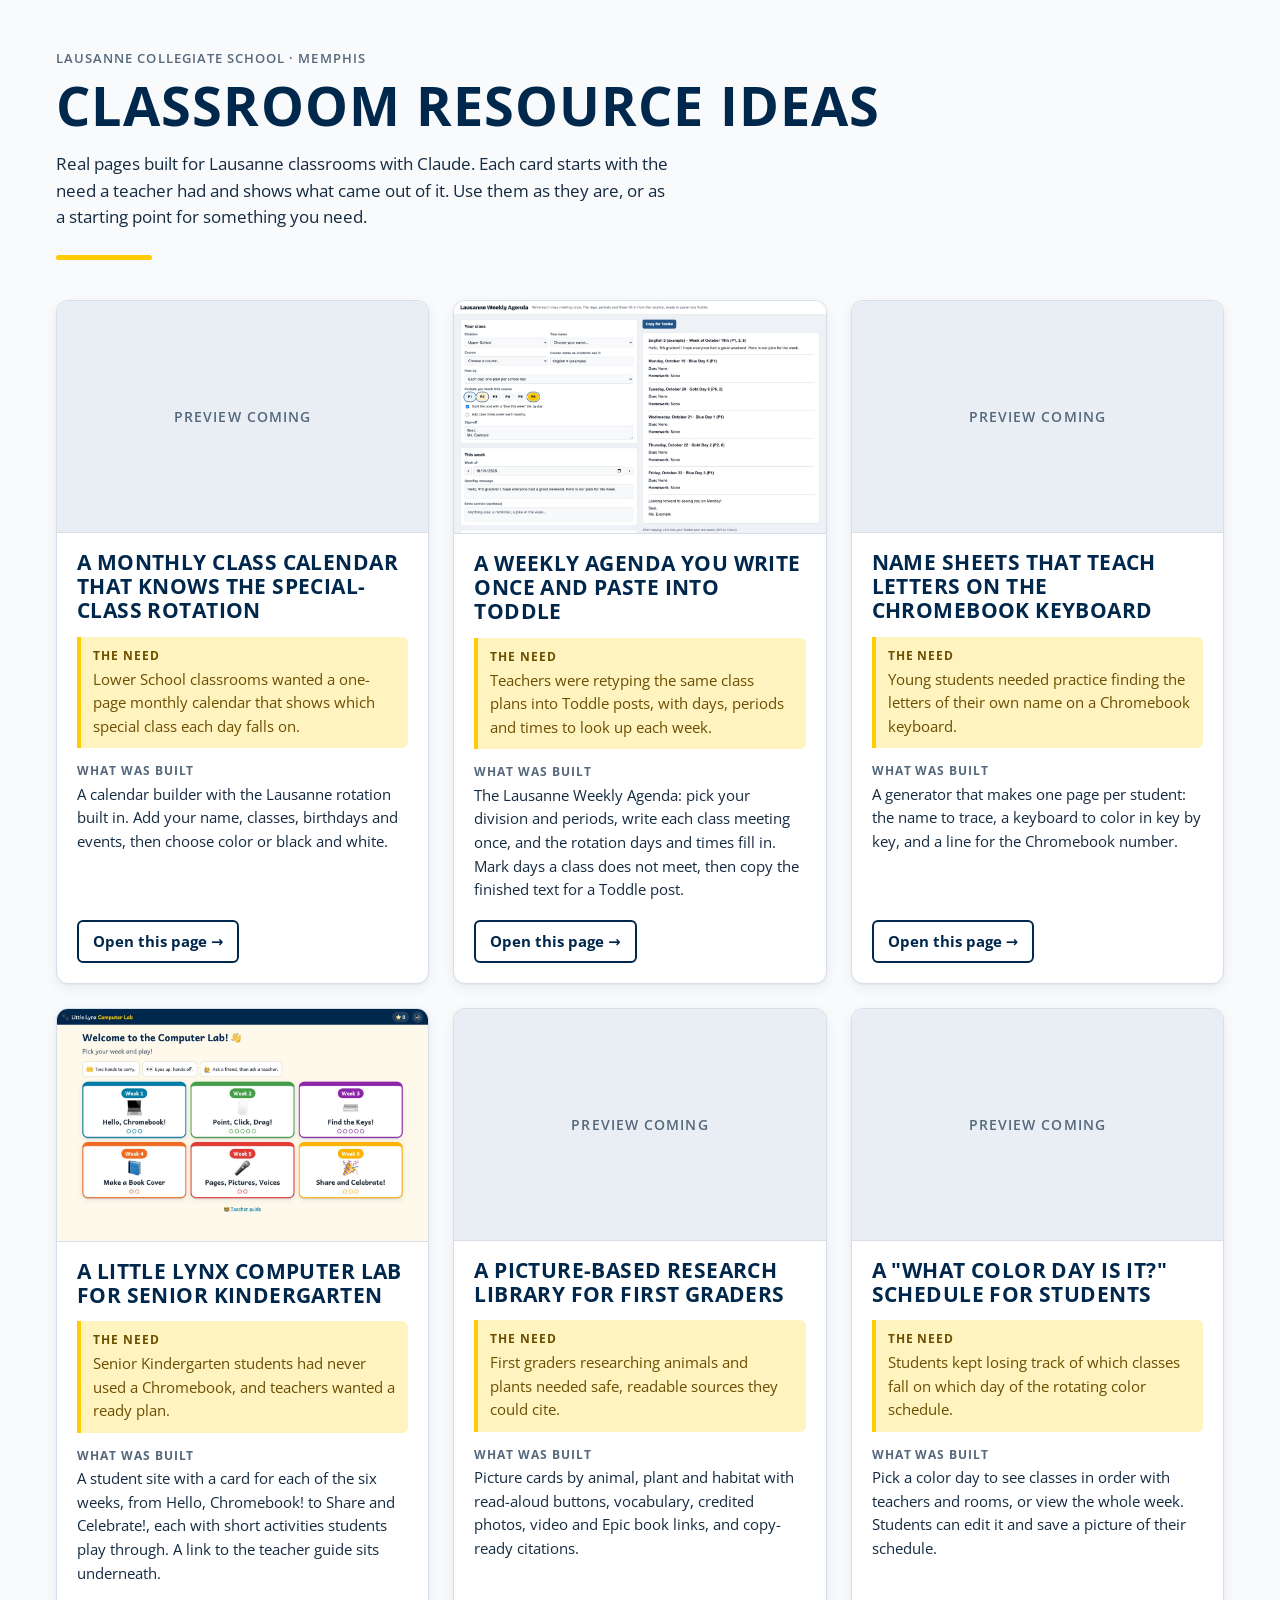
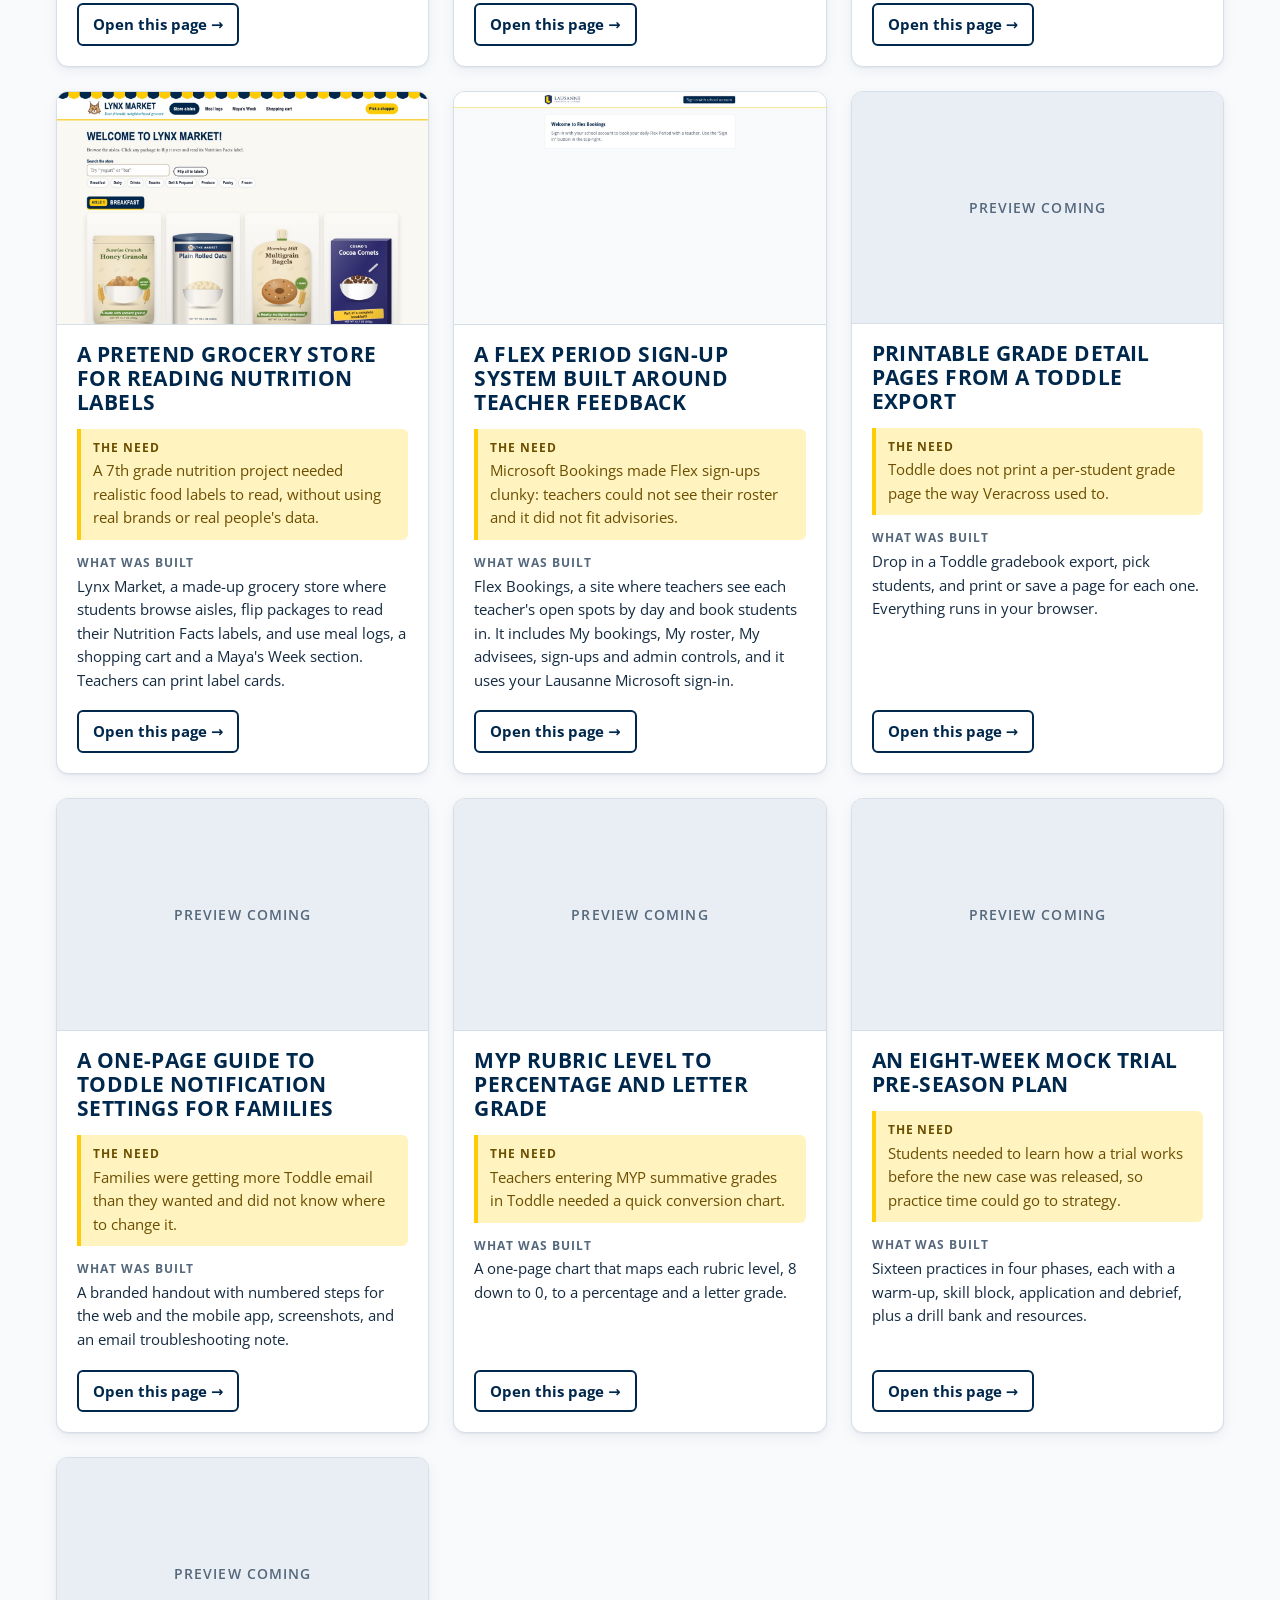
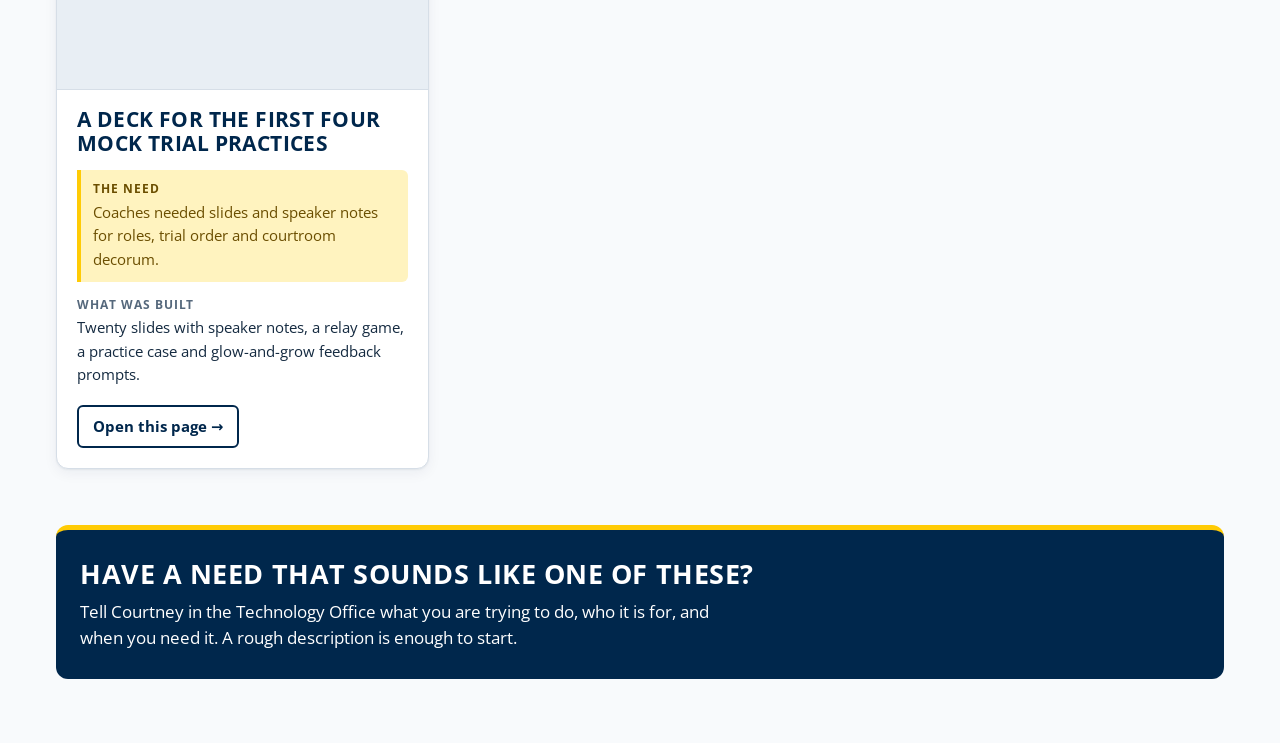
==== index.html @ 2b7310cb "Add Classroom Resource Ideas page Co-Authored-By: Claude Opus 5.5 <noreply@anthropic.com>" ====
<!doctype html>
<html lang="en">
<head>
  <meta charset="utf-8">
  <meta name="viewport" content="width=device-width, initial-scale=1">
  <title>Classroom Resource Ideas | Lausanne Collegiate School</title>
  <meta name="description" content="Real pages built for Lausanne classrooms with Claude, each starting from a teacher's need.">
  <meta name="color-scheme" content="light dark">
  <link rel="preconnect" href="https://fonts.googleapis.com">
  <link rel="preconnect" href="https://fonts.gstatic.com" crossorigin>
  <link href="https://fonts.googleapis.com/css2?family=Open+Sans:wght@400;600;700&family=Open+Sans+Condensed:wght@700&display=swap" rel="stylesheet">
  <link rel="stylesheet" href="styles.css">
</head>
<body>
  <header class="site-header">
    <div class="wrap">
      <p class="school">Lausanne Collegiate School · Memphis</p>
      <h1>Classroom Resource Ideas</h1>
      <p class="intro">Real pages built for Lausanne classrooms with Claude. Each card starts with the need a teacher had and shows what came out of it. Use them as they are, or as a starting point for something you need.</p>
      <hr class="gold-rule">
    </div>
  </header>

  <main class="wrap">
    <ul id="cards" class="card-grid" aria-live="polite"></ul>
    <p id="load-error" class="load-error" hidden>The resource list could not be loaded. Please refresh the page.</p>

    <section class="closing">
      <h2>Have a need that sounds like one of these?</h2>
      <p>Tell Courtney in the Technology Office what you are trying to do, who it is for, and when you need it. A rough description is enough to start.</p>
    </section>
  </main>

  <script src="app.js"></script>
</body>
</html>
---- styles.css ----
:root {
  --navy: #00274C;
  --gold: #FFCB05;
  --bg: #f8fafc;
  --surface: #ffffff;
  --text: #142a40;
  --muted: #55687c;
  --border: #d6dee7;
  --heading: var(--navy);
  --link: var(--navy);
  --need-bg: #fff3bf;
  --need-text: #6b4e00;
  --placeholder-bg: #e8eef4;
  --shadow: 0 1px 2px rgba(0, 39, 76, 0.06), 0 4px 14px rgba(0, 39, 76, 0.06);
}

@media (prefers-color-scheme: dark) {
  :root {
    --bg: #07192c;
    --surface: #0d2845;
    --text: #e6edf5;
    --muted: #a7b6c6;
    --border: #23405f;
    --heading: #ffffff;
    --link: var(--gold);
    --need-bg: #2e2a12;
    --need-text: #ffe17a;
    --placeholder-bg: #12324f;
    --shadow: 0 1px 2px rgba(0, 0, 0, 0.3), 0 4px 14px rgba(0, 0, 0, 0.25);
  }
}

*, *::before, *::after { box-sizing: border-box; }

html { -webkit-text-size-adjust: 100%; }

body {
  margin: 0;
  background: var(--bg);
  color: var(--text);
  font-family: "Open Sans", system-ui, -apple-system, "Segoe UI", sans-serif;
  font-size: 16px;
  line-height: 1.55;
}

.wrap {
  max-width: 1200px;
  margin: 0 auto;
  padding: 0 16px;
}

h1, h2, h3 {
  font-family: "Open Sans Condensed", "Arial Narrow", "Open Sans", sans-serif;
  font-weight: 700;
  text-transform: uppercase;
  letter-spacing: 0.02em;
  color: var(--heading);
  line-height: 1.15;
}

/* Header */
.site-header { padding: 48px 0 8px; }

.school {
  margin: 0 0 6px;
  font-size: 0.82rem;
  font-weight: 600;
  letter-spacing: 0.08em;
  text-transform: uppercase;
  color: var(--muted);
}

h1 {
  margin: 0 0 14px;
  font-size: clamp(2.2rem, 6vw, 3.4rem);
}

.intro {
  margin: 0;
  max-width: 62ch;
  font-size: 1.08rem;
  color: var(--text);
}

.gold-rule {
  width: 96px;
  height: 5px;
  margin: 24px 0 0;
  border: 0;
  border-radius: 3px;
  background: var(--gold);
}

/* Cards */
.card-grid {
  list-style: none;
  margin: 32px 0 0;
  padding: 0;
  display: grid;
  grid-template-columns: repeat(3, minmax(0, 1fr));
  gap: 24px;
}

@media (max-width: 980px) {
  .card-grid { grid-template-columns: repeat(2, minmax(0, 1fr)); }
}

@media (max-width: 640px) {
  .site-header { padding-top: 32px; }
  .card-grid { grid-template-columns: 1fr; gap: 20px; }
}

.card {
  display: flex;
  flex-direction: column;
  background: var(--surface);
  border: 1px solid var(--border);
  border-radius: 12px;
  overflow: hidden;
  box-shadow: var(--shadow);
}

.card-media {
  aspect-ratio: 16 / 10;
  background: var(--placeholder-bg);
  border-bottom: 1px solid var(--border);
}

.card-media img {
  display: block;
  width: 100%;
  height: 100%;
  object-fit: cover;
  object-position: top;
}

.placeholder {
  height: 100%;
  display: flex;
  align-items: center;
  justify-content: center;
  color: var(--muted);
  font-size: 0.85rem;
  font-weight: 600;
  letter-spacing: 0.08em;
  text-transform: uppercase;
}

.card-body {
  flex: 1;
  display: flex;
  flex-direction: column;
  padding: 18px 20px 20px;
}

.card h3 {
  margin: 0 0 14px;
  font-size: 1.3rem;
}

.label {
  display: block;
  margin-bottom: 2px;
  font-size: 0.75rem;
  font-weight: 700;
  letter-spacing: 0.08em;
  text-transform: uppercase;
}

.need {
  margin: 0 0 14px;
  padding: 10px 12px;
  background: var(--need-bg);
  color: var(--need-text);
  border-left: 4px solid var(--gold);
  border-radius: 0 6px 6px 0;
  font-size: 0.95rem;
}

.built {
  margin: 0 0 18px;
  font-size: 0.95rem;
}

.built .label { color: var(--muted); }

.open-link {
  margin-top: auto;
  align-self: flex-start;
  display: inline-flex;
  align-items: center;
  gap: 6px;
  padding: 8px 14px;
  border: 2px solid var(--link);
  border-radius: 6px;
  color: var(--link);
  font-weight: 700;
  font-size: 0.92rem;
  text-decoration: none;
}

.open-link:hover,
.open-link:focus-visible {
  background: var(--link);
  color: var(--bg);
}

.open-link:focus-visible {
  outline: 3px solid var(--gold);
  outline-offset: 2px;
}

.load-error { color: var(--muted); }

/* Closing */
.closing {
  margin: 56px 0 64px;
  padding: 28px 24px;
  background: var(--navy);
  color: #ffffff;
  border-radius: 12px;
  border-top: 5px solid var(--gold);
}

.closing h2 {
  margin: 0 0 10px;
  font-size: 1.7rem;
  color: #ffffff;
}

.closing p {
  margin: 0;
  max-width: 64ch;
  font-size: 1.05rem;
}

@media (prefers-color-scheme: dark) {
  .closing { background: var(--surface); border: 1px solid var(--border); border-top: 5px solid var(--gold); }
}
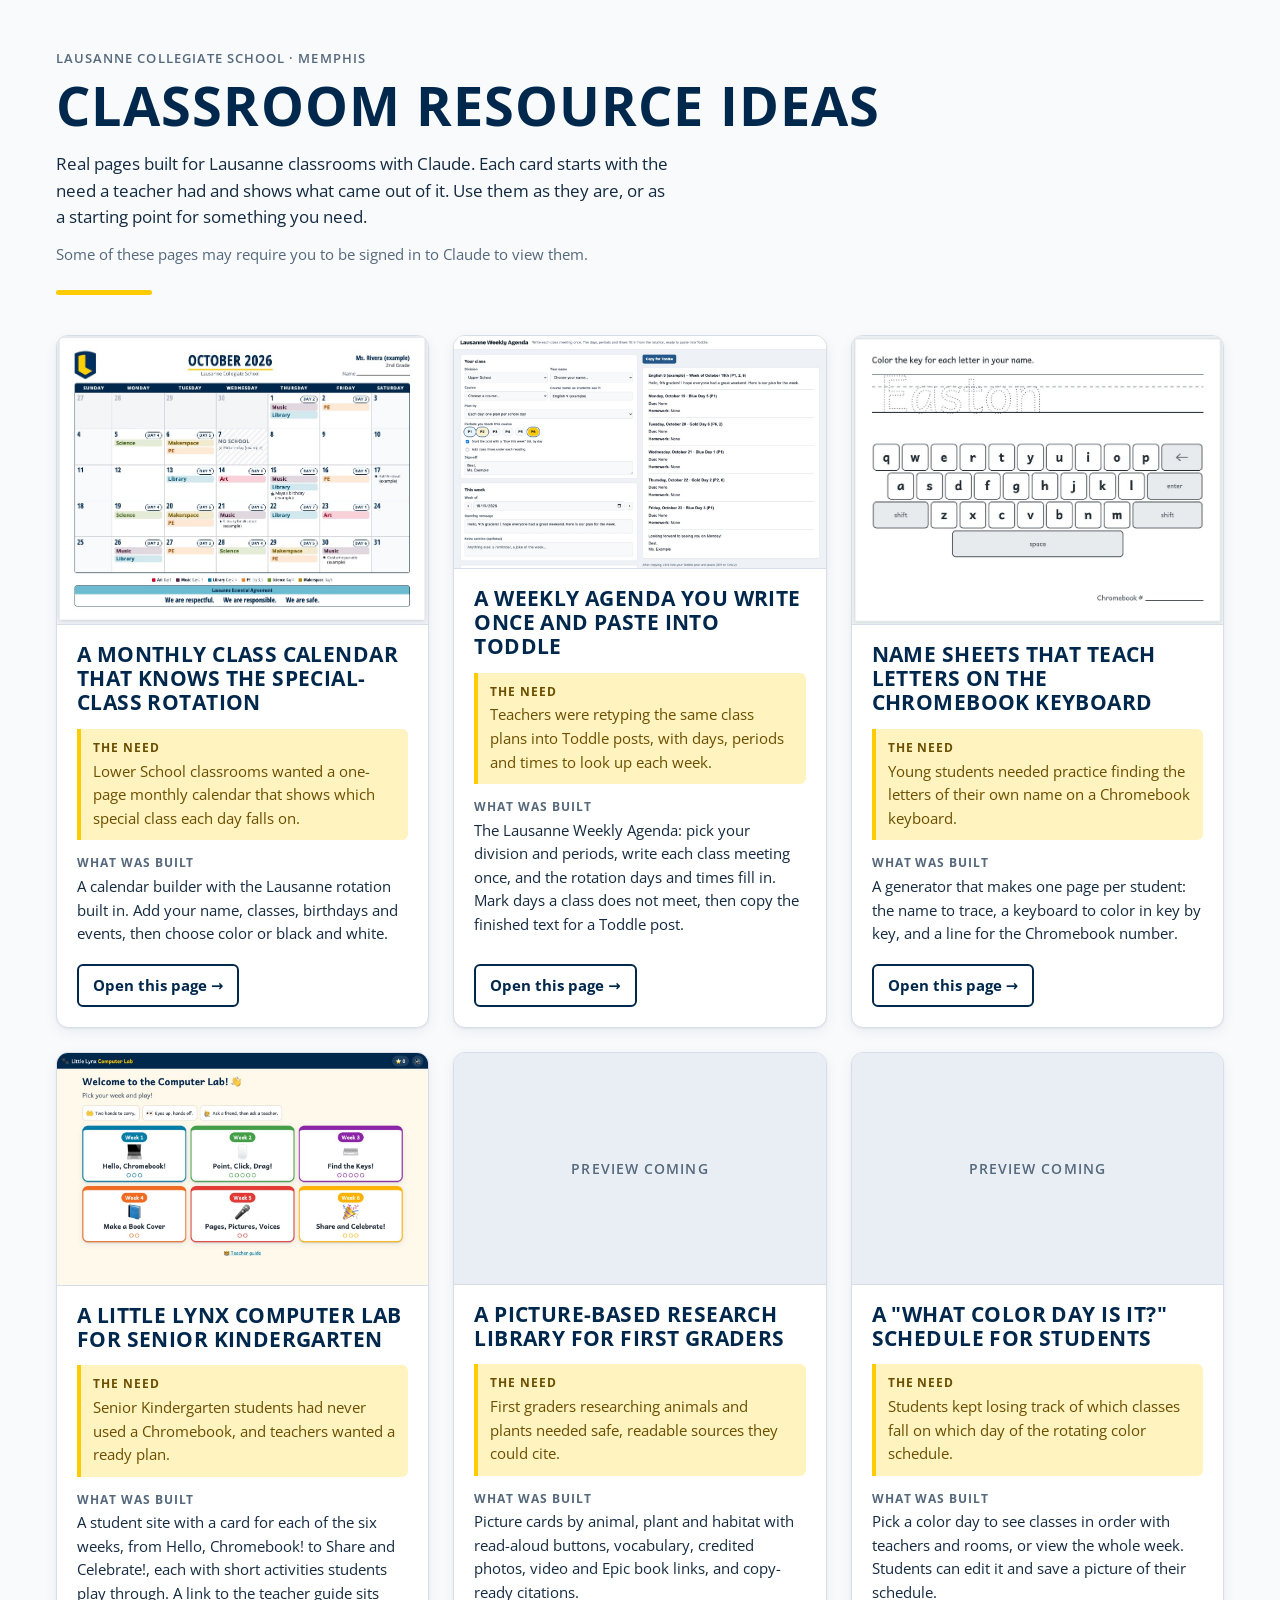
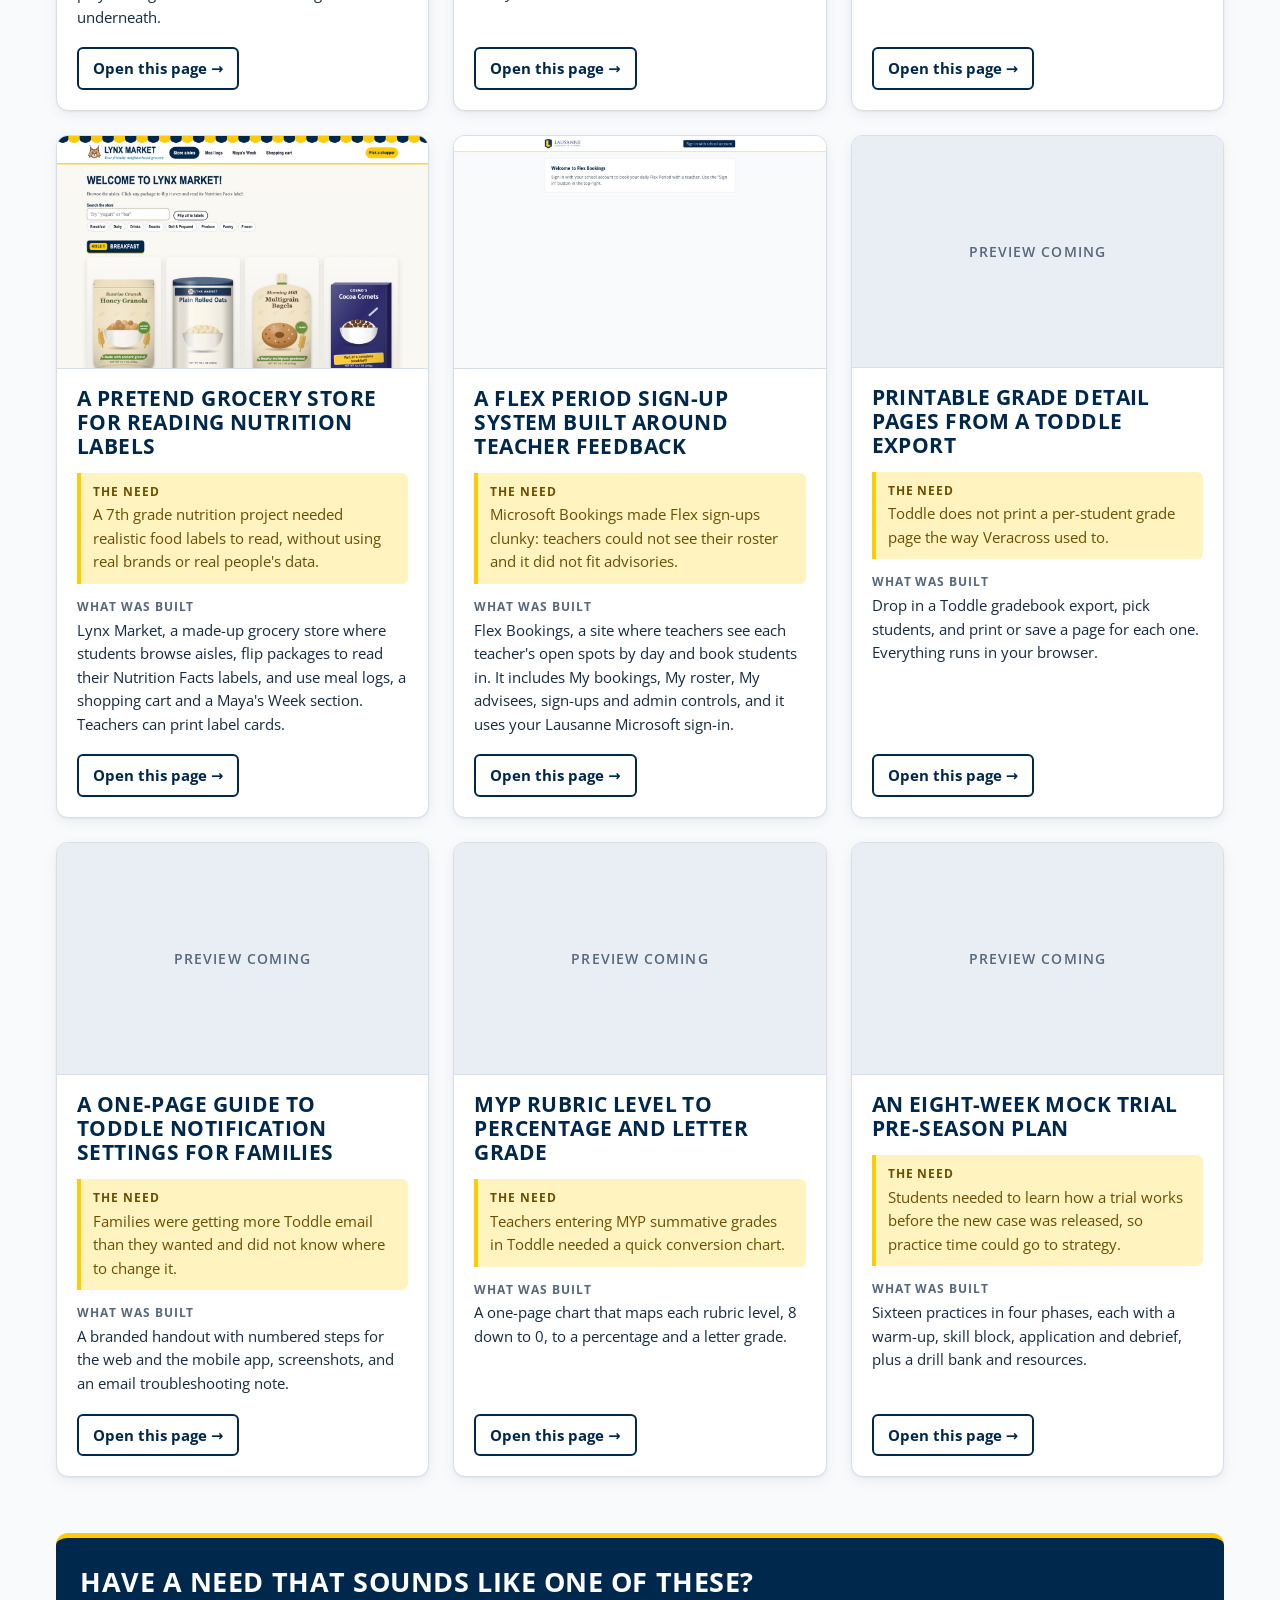
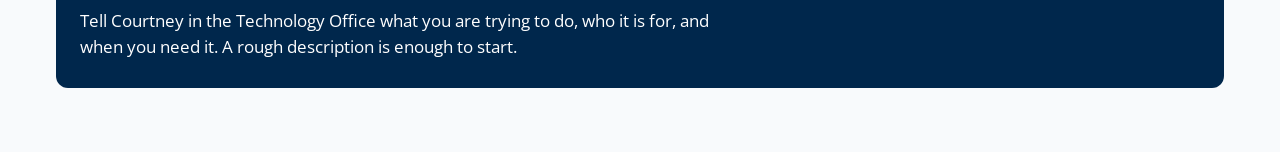
==== commit 788c2e2a: "Add name sheets preview and Claude sign-in note Co-Authored-By: Claude Opus 5.5 <noreply@anthropic.c" ====
--- a/index.html
+++ b/index.html
@@ -17,6 +17,7 @@
       <p class="school">Lausanne Collegiate School · Memphis</p>
       <h1>Classroom Resource Ideas</h1>
       <p class="intro">Real pages built for Lausanne classrooms with Claude. Each card starts with the need a teacher had and shows what came out of it. Use them as they are, or as a starting point for something you need.</p>
+      <p class="signin-note">Some of these pages may require you to be signed in to Claude to view them.</p>
       <hr class="gold-rule">
     </div>
   </header>
--- a/styles.css
+++ b/styles.css
@@ -82,6 +82,13 @@
   color: var(--text);
 }
 
+.signin-note {
+  margin: 12px 0 0;
+  max-width: 62ch;
+  font-size: 0.92rem;
+  color: var(--muted);
+}
+
 .gold-rule {
   width: 96px;
   height: 5px;
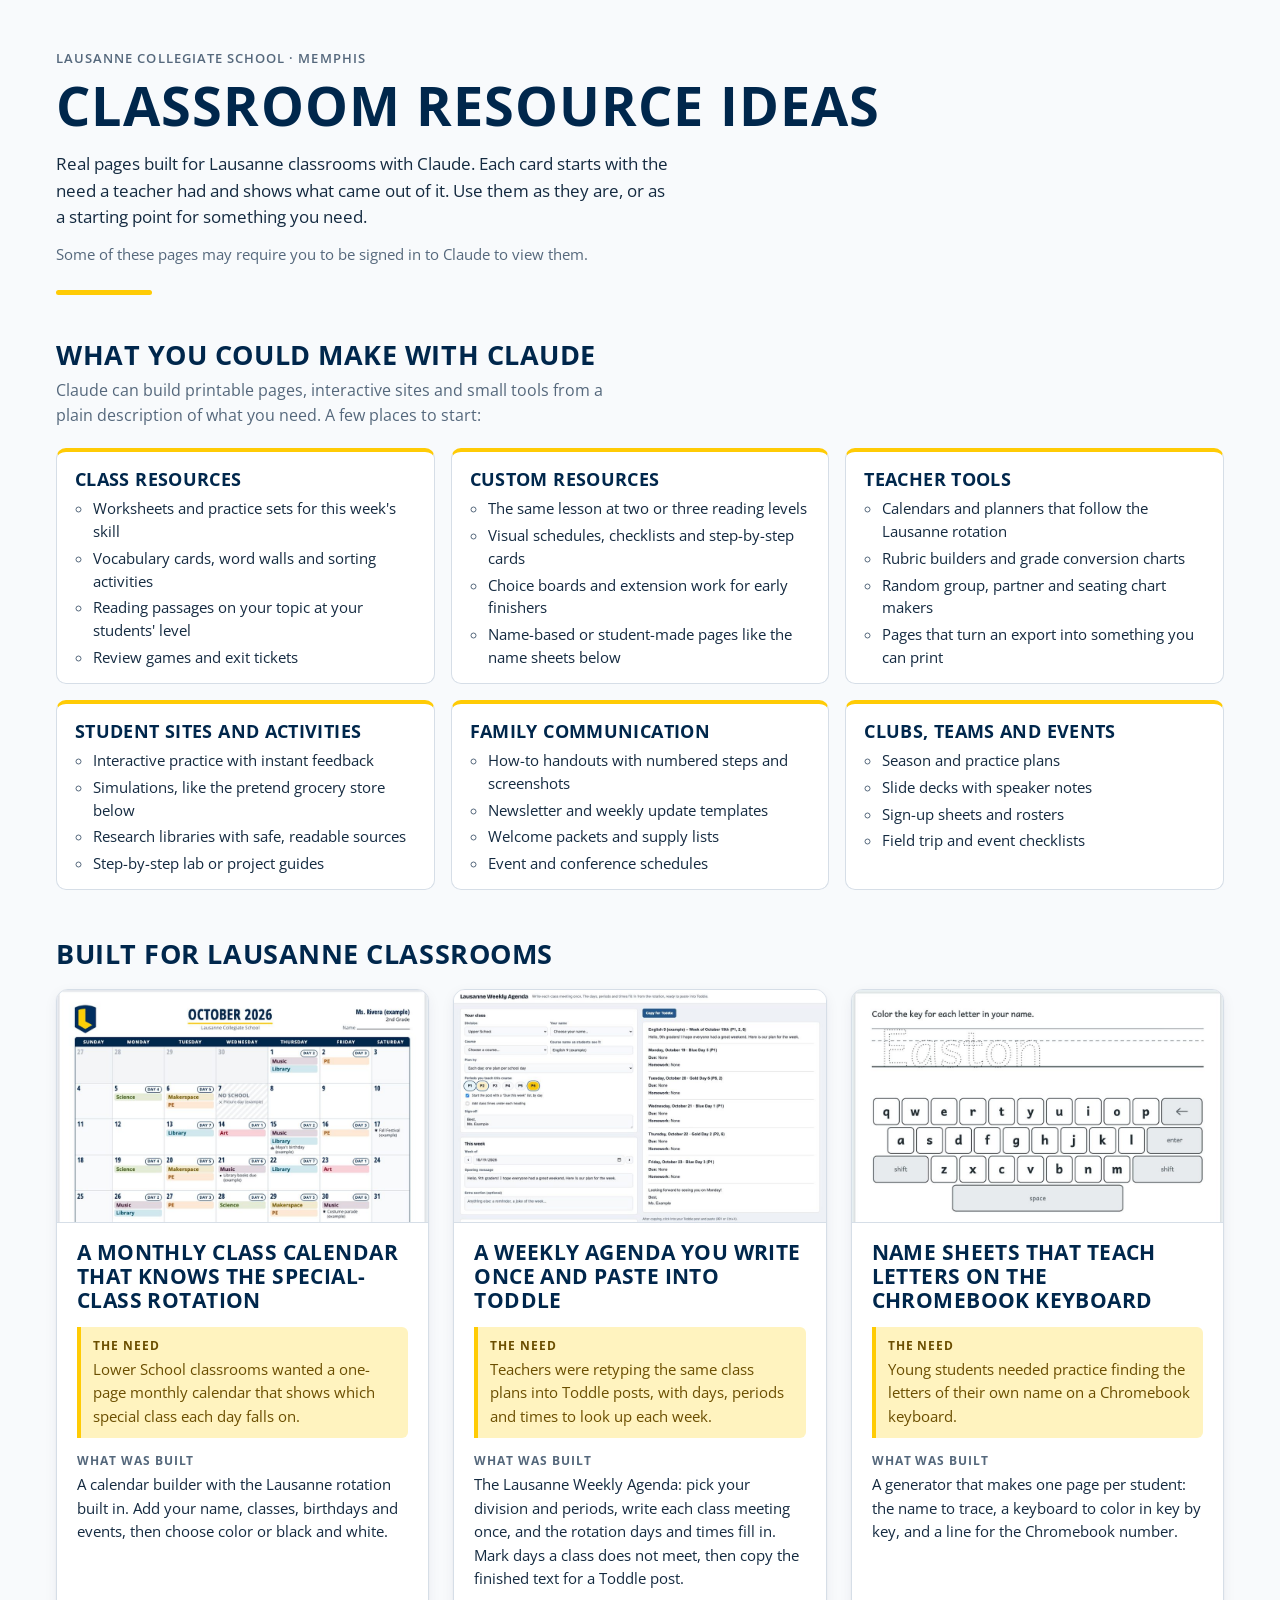
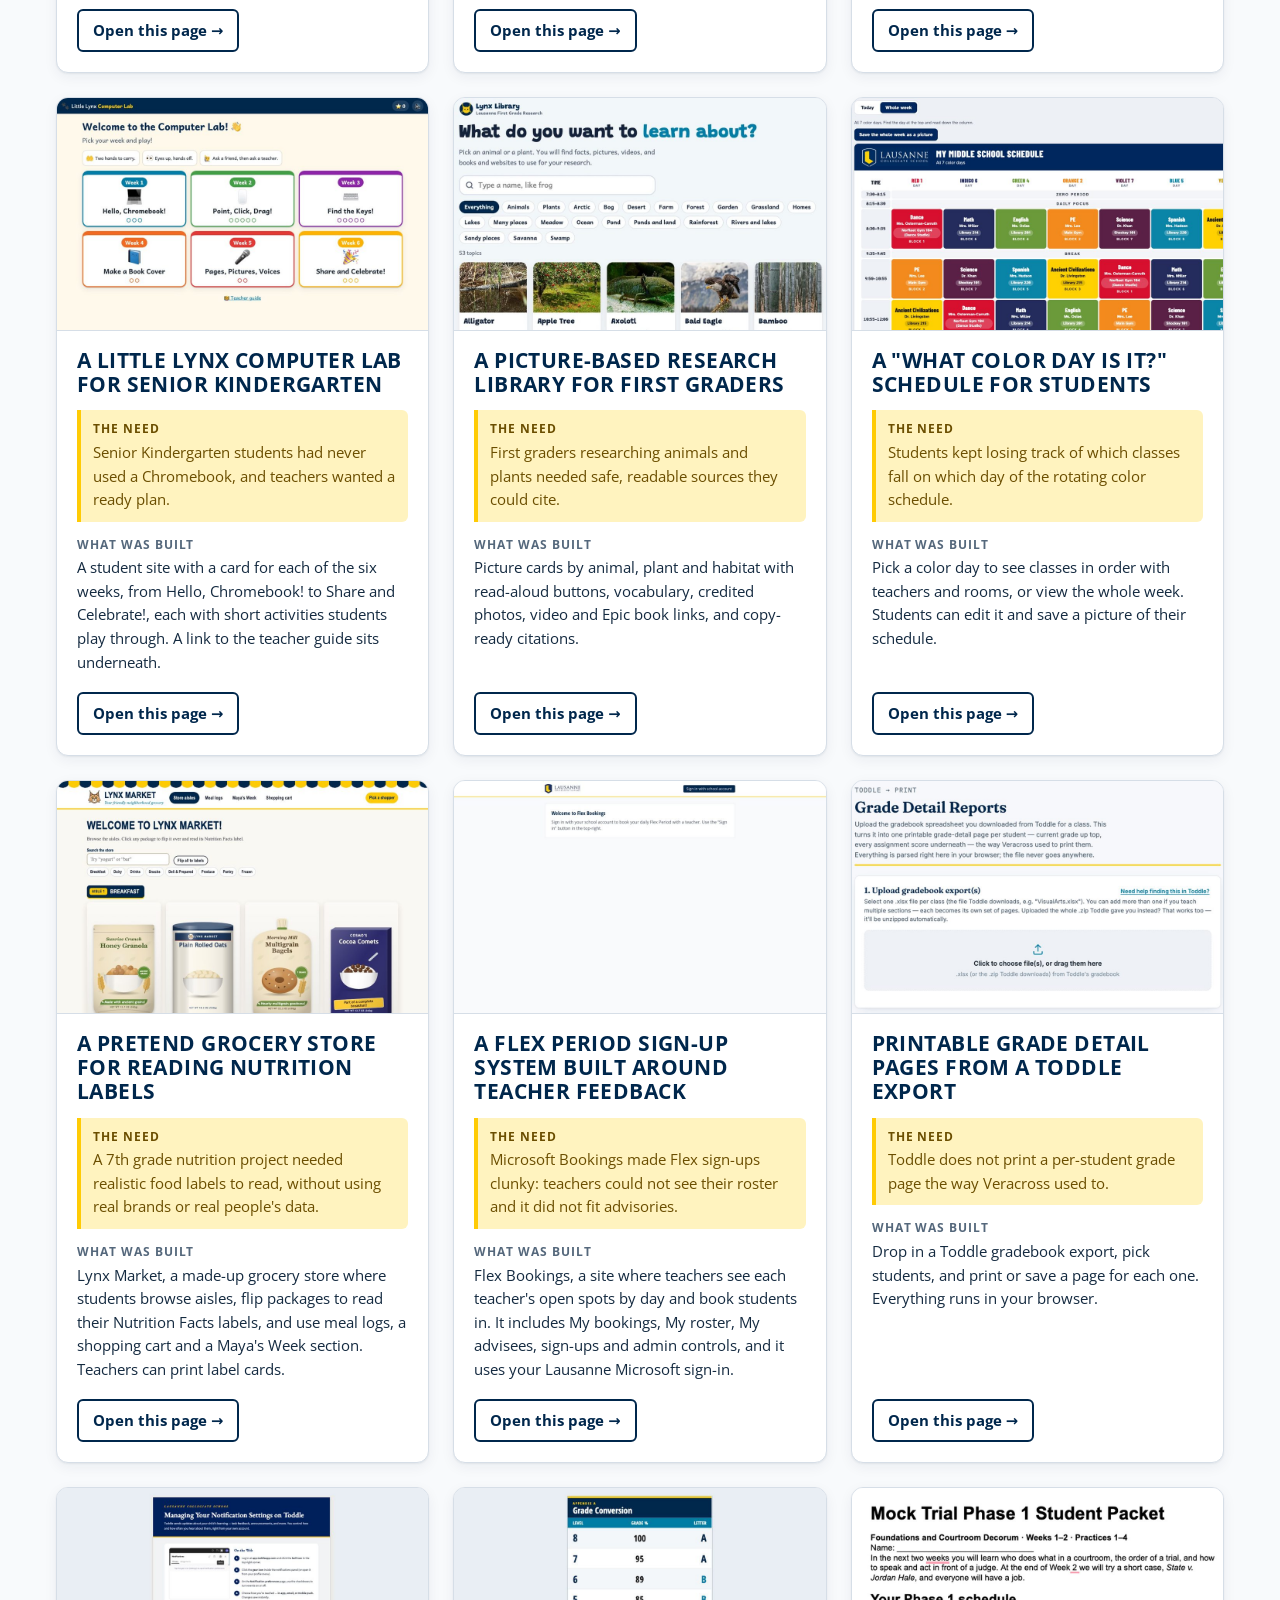
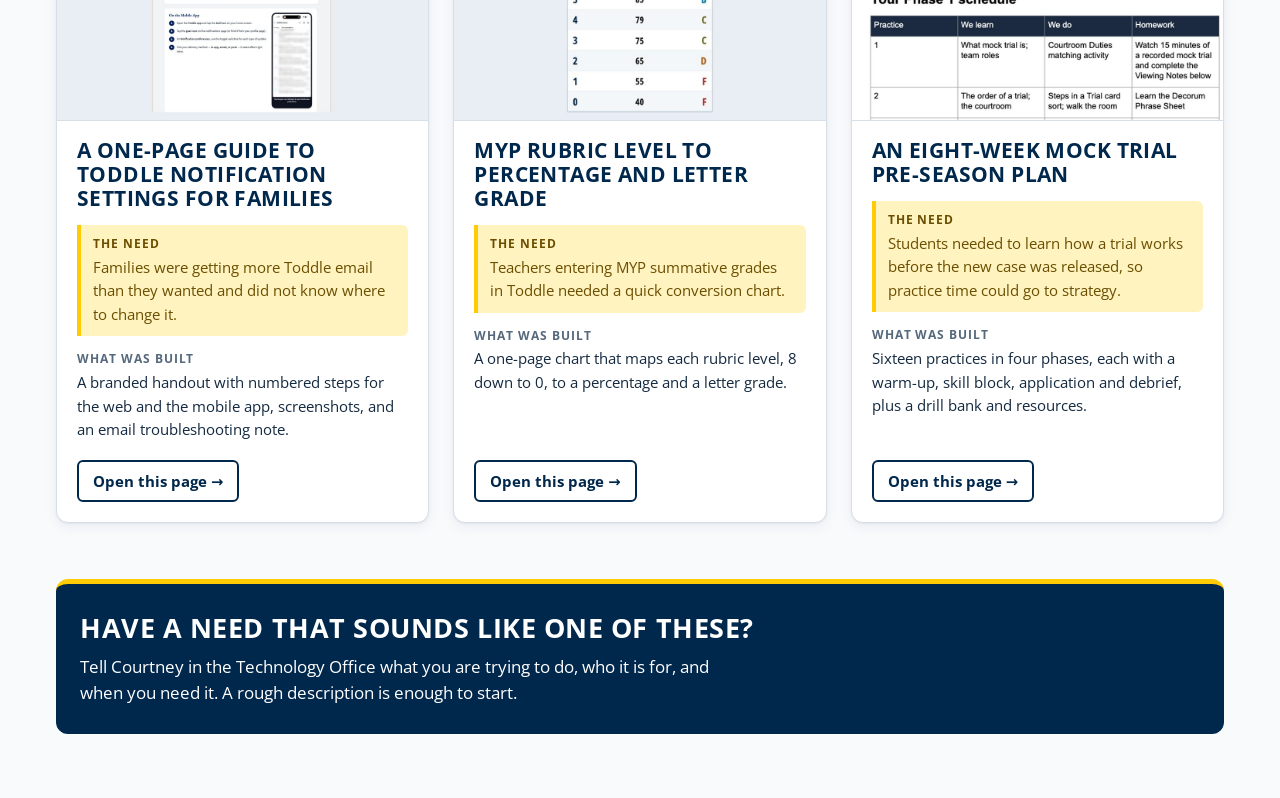
==== commit 62f06de5: "Add ideas section and make all preview images 960x600 Co-Authored-By: Claude Opus 5.5 <noreply@anthr" ====
--- a/index.html
+++ b/index.html
@@ -23,6 +23,68 @@
   </header>
 
   <main class="wrap">
+    <section class="ideas" aria-labelledby="ideas-heading">
+      <h2 id="ideas-heading">What you could make with Claude</h2>
+      <p class="ideas-intro">Claude can build printable pages, interactive sites and small tools from a plain description of what you need. A few places to start:</p>
+      <ul class="idea-grid">
+        <li class="idea">
+          <h3>Class resources</h3>
+          <ul>
+            <li>Worksheets and practice sets for this week's skill</li>
+            <li>Vocabulary cards, word walls and sorting activities</li>
+            <li>Reading passages on your topic at your students' level</li>
+            <li>Review games and exit tickets</li>
+          </ul>
+        </li>
+        <li class="idea">
+          <h3>Custom resources</h3>
+          <ul>
+            <li>The same lesson at two or three reading levels</li>
+            <li>Visual schedules, checklists and step-by-step cards</li>
+            <li>Choice boards and extension work for early finishers</li>
+            <li>Name-based or student-made pages like the name sheets below</li>
+          </ul>
+        </li>
+        <li class="idea">
+          <h3>Teacher tools</h3>
+          <ul>
+            <li>Calendars and planners that follow the Lausanne rotation</li>
+            <li>Rubric builders and grade conversion charts</li>
+            <li>Random group, partner and seating chart makers</li>
+            <li>Pages that turn an export into something you can print</li>
+          </ul>
+        </li>
+        <li class="idea">
+          <h3>Student sites and activities</h3>
+          <ul>
+            <li>Interactive practice with instant feedback</li>
+            <li>Simulations, like the pretend grocery store below</li>
+            <li>Research libraries with safe, readable sources</li>
+            <li>Step-by-step lab or project guides</li>
+          </ul>
+        </li>
+        <li class="idea">
+          <h3>Family communication</h3>
+          <ul>
+            <li>How-to handouts with numbered steps and screenshots</li>
+            <li>Newsletter and weekly update templates</li>
+            <li>Welcome packets and supply lists</li>
+            <li>Event and conference schedules</li>
+          </ul>
+        </li>
+        <li class="idea">
+          <h3>Clubs, teams and events</h3>
+          <ul>
+            <li>Season and practice plans</li>
+            <li>Slide decks with speaker notes</li>
+            <li>Sign-up sheets and rosters</li>
+            <li>Field trip and event checklists</li>
+          </ul>
+        </li>
+      </ul>
+    </section>
+
+    <h2 class="examples-heading">Built for Lausanne classrooms</h2>
     <ul id="cards" class="card-grid" aria-live="polite"></ul>
     <p id="load-error" class="load-error" hidden>The resource list could not be loaded. Please refresh the page.</p>
 
--- a/styles.css
+++ b/styles.css
@@ -98,10 +98,59 @@
   background: var(--gold);
 }
 
+/* Ideas */
+.ideas { margin-top: 36px; }
+
+.ideas h2,
+.examples-heading {
+  margin: 0 0 8px;
+  font-size: 1.7rem;
+}
+
+.ideas-intro {
+  margin: 0 0 20px;
+  max-width: 62ch;
+  color: var(--muted);
+}
+
+.idea-grid {
+  list-style: none;
+  margin: 0;
+  padding: 0;
+  display: grid;
+  grid-template-columns: repeat(3, minmax(0, 1fr));
+  gap: 16px;
+}
+
+.idea {
+  padding: 16px 18px 14px;
+  background: var(--surface);
+  border: 1px solid var(--border);
+  border-top: 4px solid var(--gold);
+  border-radius: 10px;
+}
+
+.idea h3 {
+  margin: 0 0 8px;
+  font-size: 1.15rem;
+}
+
+.idea ul {
+  margin: 0;
+  padding-left: 18px;
+  font-size: 0.92rem;
+}
+
+.idea li + li { margin-top: 4px; }
+
+.idea li::marker { color: var(--muted); }
+
+.examples-heading { margin-top: 48px; }
+
 /* Cards */
 .card-grid {
   list-style: none;
-  margin: 32px 0 0;
+  margin: 20px 0 0;
   padding: 0;
   display: grid;
   grid-template-columns: repeat(3, minmax(0, 1fr));
@@ -109,12 +158,14 @@
 }
 
 @media (max-width: 980px) {
-  .card-grid { grid-template-columns: repeat(2, minmax(0, 1fr)); }
+  .card-grid,
+  .idea-grid { grid-template-columns: repeat(2, minmax(0, 1fr)); }
 }
 
 @media (max-width: 640px) {
   .site-header { padding-top: 32px; }
   .card-grid { grid-template-columns: 1fr; gap: 20px; }
+  .idea-grid { grid-template-columns: 1fr; gap: 12px; }
 }
 
 .card {
